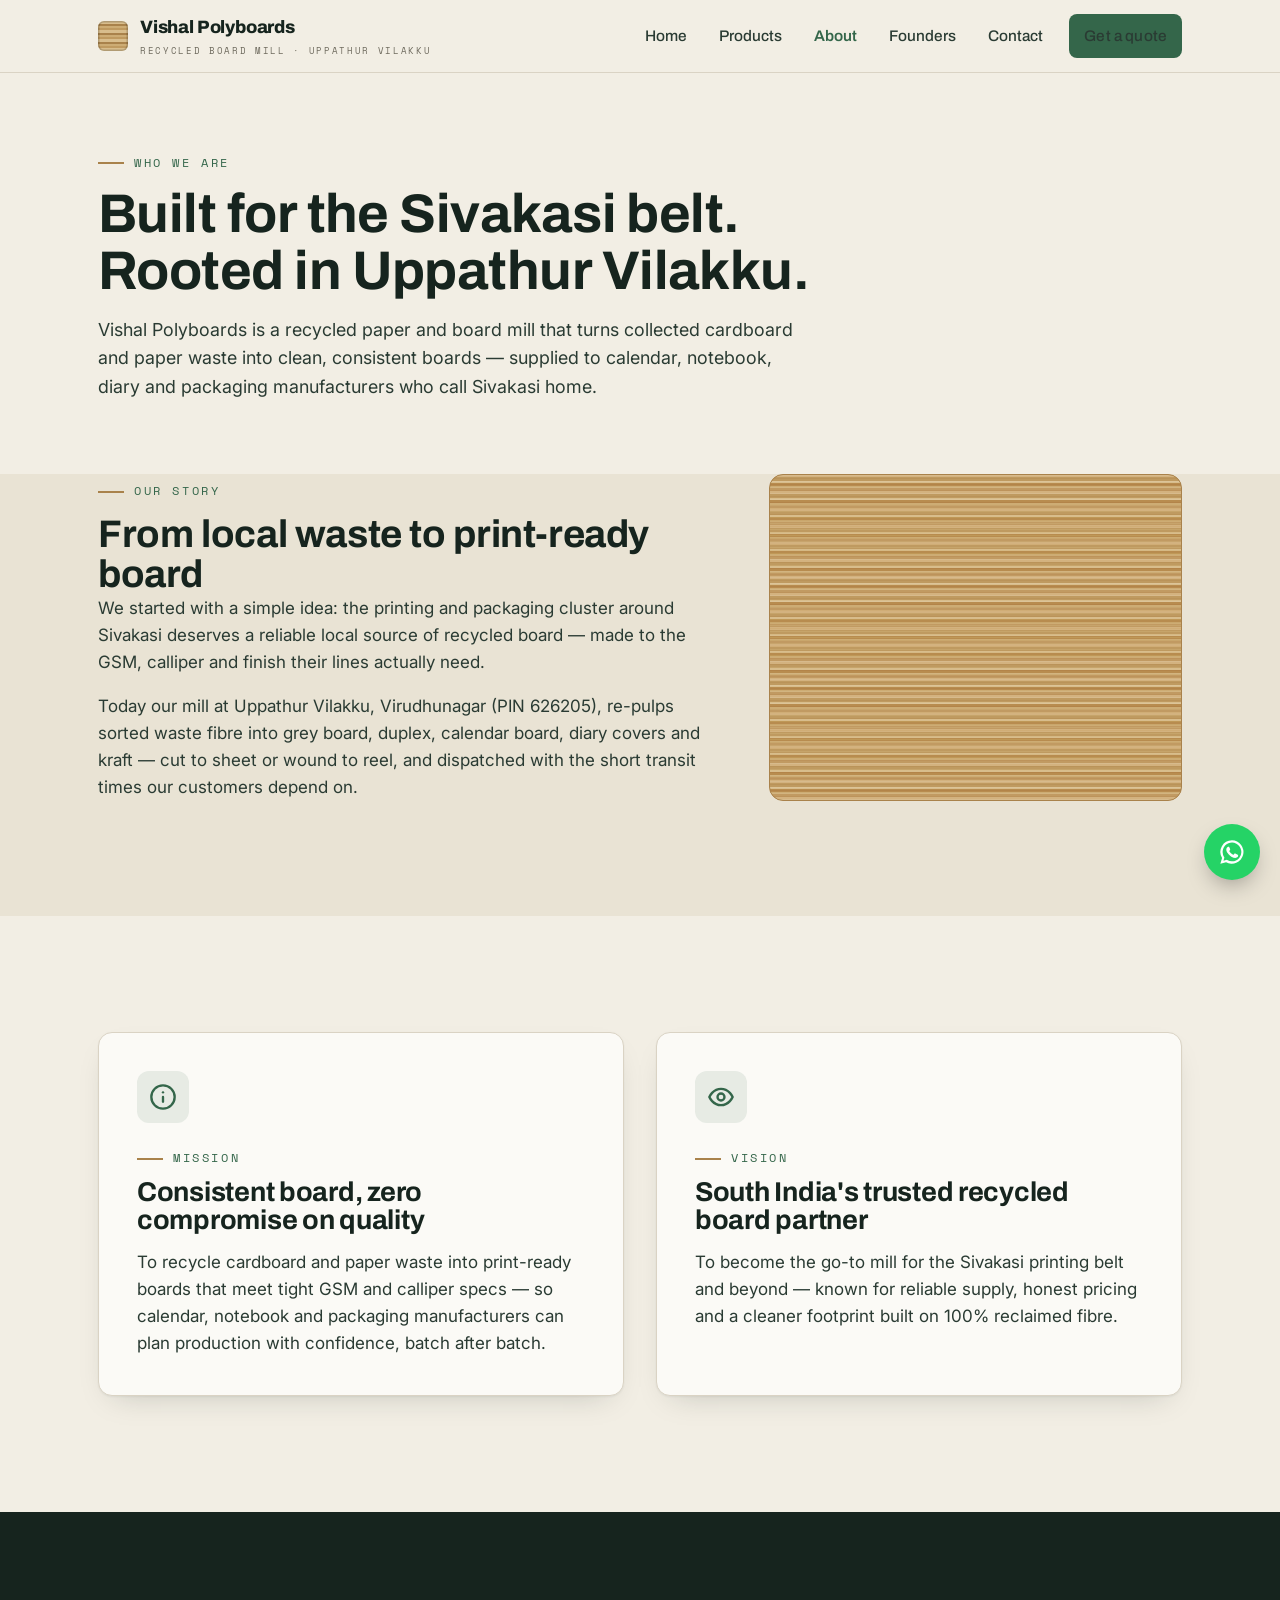
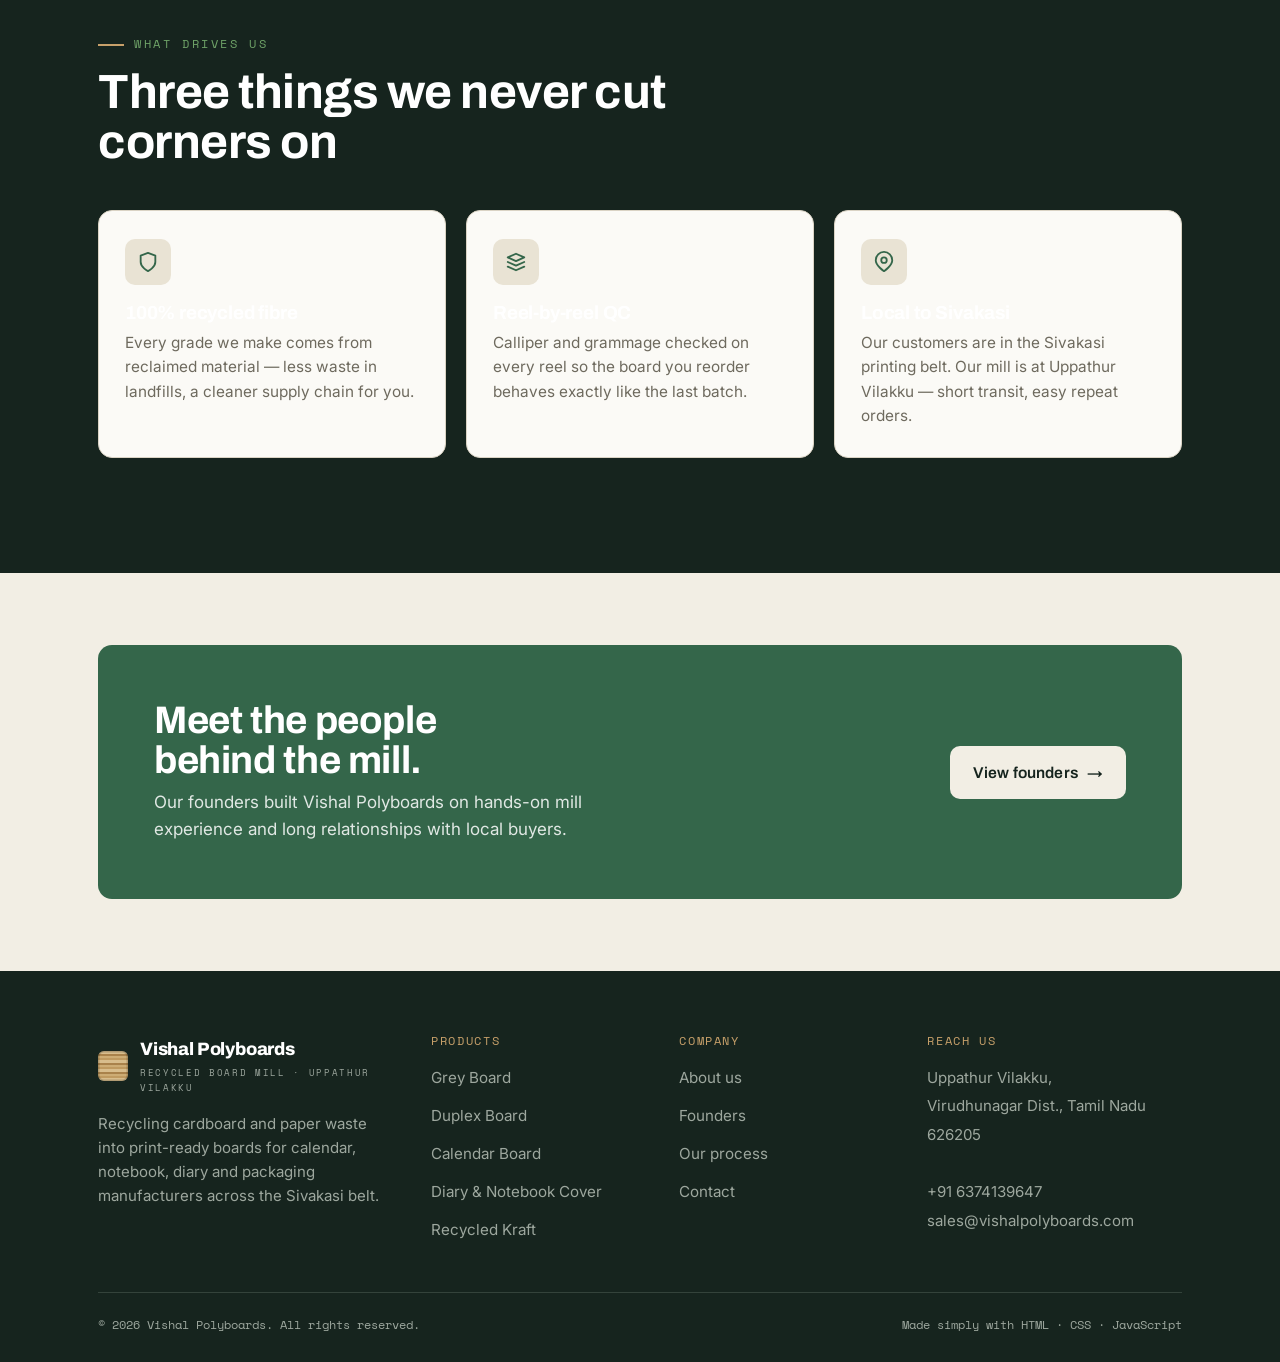
==== about.html @ f486840e "Init" ====
<!DOCTYPE html>
<html lang="en">
<head>
  <meta charset="UTF-8" />
  <meta name="viewport" content="width=device-width, initial-scale=1.0" />
  <title>About Us — Vishal Polyboards | Recycled Board Mill, Uppathur Vilakku</title>
  <meta name="description" content="Learn about Vishal Polyboards — our mission, vision and story. A recycled board mill at Uppathur Vilakku serving calendar, notebook and packaging manufacturers across Sivakasi." />
  <link rel="icon" href="favicon.svg" type="image/svg+xml" />
  <link rel="preconnect" href="https://fonts.googleapis.com" />
  <link rel="preconnect" href="https://fonts.gstatic.com" crossorigin />
  <link href="https://fonts.googleapis.com/css2?family=Archivo:wght@500;600;700;800&family=Inter:wght@400;500;600&family=Space+Mono:wght@400;700&display=swap" rel="stylesheet" />
  <link rel="stylesheet" href="css/styles.css" />
</head>
<body>

  <header class="site-header">
    <div class="container nav">
      <a class="brand" href="index.html" aria-label="Vishal Polyboards home">
        <span class="brandmark" aria-hidden="true"></span>
        <span>Vishal Polyboards<small>Recycled Board Mill · Uppathur Vilakku</small></span>
      </a>
      <nav aria-label="Primary">
        <ul class="nav-links" id="nav-links">
          <li><a href="index.html">Home</a></li>
          <li><a href="products.html">Products</a></li>
          <li><a href="about.html" class="is-active">About</a></li>
          <li><a href="founders.html">Founders</a></li>
          <li><a href="contact.html">Contact</a></li>
          <li class="nav-cta"><a class="btn btn-sm" href="contact.html">Get a quote</a></li>
        </ul>
      </nav>
      <button class="menu-toggle" aria-label="Open menu" aria-expanded="false" aria-controls="nav-links"><span></span></button>
    </div>
  </header>

  <section class="section section--tight">
    <div class="container">
      <div class="section-head reveal">
        <span class="eyebrow">Who we are</span>
        <h1 class="section-title" style="font-size:clamp(2.2rem,5vw,3.4rem)">Built for the Sivakasi belt.<br />Rooted in Uppathur Vilakku.</h1>
        <p class="lead">Vishal Polyboards is a recycled paper and board mill that turns collected
          cardboard and paper waste into clean, consistent boards — supplied to calendar, notebook,
          diary and packaging manufacturers who call Sivakasi home.</p>
      </div>
    </div>
  </section>

  <section class="section section--pulp-deep" style="padding-top:0">
    <div class="container">
      <div class="about-story reveal">
        <div class="about-story-text">
          <span class="eyebrow">Our story</span>
          <h2 class="section-title" style="font-size:clamp(1.8rem,4vw,2.4rem)">From local waste to print-ready board</h2>
          <p>We started with a simple idea: the printing and packaging cluster around Sivakasi
            deserves a reliable local source of recycled board — made to the GSM, calliper and
            finish their lines actually need.</p>
          <p>Today our mill at Uppathur Vilakku, Virudhunagar (PIN 626205), re-pulps sorted waste
            fibre into grey board, duplex, calendar board, diary covers and kraft — cut to sheet or
            wound to reel, and dispatched with the short transit times our customers depend on.</p>
        </div>
        <div class="about-story-visual board-edge" role="img" aria-label="Decorative board-edge texture"></div>
      </div>
    </div>
  </section>

  <section class="section">
    <div class="container">
      <div class="vm-grid">
        <article class="vm-card reveal">
          <span class="vm-icon" aria-hidden="true">
            <svg width="28" height="28" viewBox="0 0 24 24" fill="none" stroke="currentColor" stroke-width="2" stroke-linecap="round" stroke-linejoin="round"><circle cx="12" cy="12" r="10"/><path d="M12 16v-4"/><path d="M12 8h.01"/></svg>
          </span>
          <span class="eyebrow">Mission</span>
          <h2>Consistent board, zero compromise on quality</h2>
          <p>To recycle cardboard and paper waste into print-ready boards that meet tight GSM and
            calliper specs — so calendar, notebook and packaging manufacturers can plan production
            with confidence, batch after batch.</p>
        </article>

        <article class="vm-card reveal">
          <span class="vm-icon" aria-hidden="true">
            <svg width="28" height="28" viewBox="0 0 24 24" fill="none" stroke="currentColor" stroke-width="2" stroke-linecap="round" stroke-linejoin="round"><path d="M2 12s3-7 10-7 10 7 10 7-3 7-10 7-10-7-10-7z"/><circle cx="12" cy="12" r="3"/></svg>
          </span>
          <span class="eyebrow">Vision</span>
          <h2>South India's trusted recycled board partner</h2>
          <p>To become the go-to mill for the Sivakasi printing belt and beyond — known for
            reliable supply, honest pricing and a cleaner footprint built on 100% reclaimed fibre.</p>
        </article>
      </div>
    </div>
  </section>

  <section class="section section--ink">
    <div class="container">
      <div class="section-head reveal" style="margin-bottom:42px">
        <span class="eyebrow">What drives us</span>
        <h2 class="section-title">Three things we never cut corners on</h2>
      </div>
      <div class="features">
        <div class="feature reveal">
          <div class="ico" aria-hidden="true">
            <svg width="22" height="22" viewBox="0 0 24 24" fill="none" stroke="currentColor" stroke-width="2" stroke-linecap="round" stroke-linejoin="round"><path d="M12 22s8-4 8-10V5l-8-3-8 3v7c0 6 8 10 8 10z"/></svg>
          </div>
          <h3>100% recycled fibre</h3>
          <p>Every grade we make comes from reclaimed material — less waste in landfills, a cleaner supply chain for you.</p>
        </div>
        <div class="feature reveal">
          <div class="ico" aria-hidden="true">
            <svg width="22" height="22" viewBox="0 0 24 24" fill="none" stroke="currentColor" stroke-width="2" stroke-linecap="round" stroke-linejoin="round"><path d="M3 7l9-4 9 4-9 4-9-4z"/><path d="M3 12l9 4 9-4"/><path d="M3 17l9 4 9-4"/></svg>
          </div>
          <h3>Reel-by-reel QC</h3>
          <p>Calliper and grammage checked on every reel so the board you reorder behaves exactly like the last batch.</p>
        </div>
        <div class="feature reveal">
          <div class="ico" aria-hidden="true">
            <svg width="22" height="22" viewBox="0 0 24 24" fill="none" stroke="currentColor" stroke-width="2" stroke-linecap="round" stroke-linejoin="round"><path d="M21 10c0 6-9 12-9 12s-9-6-9-12a9 9 0 0 1 18 0z"/><circle cx="12" cy="10" r="3"/></svg>
          </div>
          <h3>Local to Sivakasi</h3>
          <p>Our customers are in the Sivakasi printing belt. Our mill is at Uppathur Vilakku — short transit, easy repeat orders.</p>
        </div>
      </div>
    </div>
  </section>

  <section class="section section--tight">
    <div class="container">
      <div class="cta-band reveal">
        <div>
          <h2>Meet the people behind the mill.</h2>
          <p>Our founders built Vishal Polyboards on hands-on mill experience and long relationships with local buyers.</p>
        </div>
        <a class="btn btn-light" href="founders.html">View founders <span class="arr">&rarr;</span></a>
      </div>
    </div>
  </section>

  <footer class="site-footer">
    <div class="container">
      <div class="footer-grid">
        <div>
          <a class="brand" href="index.html">
            <span class="brandmark" aria-hidden="true"></span>
            <span>Vishal Polyboards<small>Recycled Board Mill · Uppathur Vilakku</small></span>
          </a>
          <p class="footer-about">Recycling cardboard and paper waste into print-ready boards
            for calendar, notebook, diary and packaging manufacturers across the Sivakasi belt.</p>
        </div>
        <div>
          <h4>Products</h4>
          <ul class="footer-links">
            <li><a href="products.html">Grey Board</a></li>
            <li><a href="products.html">Duplex Board</a></li>
            <li><a href="products.html">Calendar Board</a></li>
            <li><a href="products.html">Diary &amp; Notebook Cover</a></li>
            <li><a href="products.html">Recycled Kraft</a></li>
          </ul>
        </div>
        <div>
          <h4>Company</h4>
          <ul class="footer-links">
            <li><a href="about.html">About us</a></li>
            <li><a href="founders.html">Founders</a></li>
            <li><a href="index.html#process">Our process</a></li>
            <li><a href="contact.html">Contact</a></li>
          </ul>
        </div>
        <div>
          <h4>Reach us</h4>
          <address class="footer-contact" style="font-style:normal">
            Uppathur Vilakku,<br />
            Virudhunagar Dist., Tamil Nadu 626205<br /><br />
            <a href="tel:+9196374139647">+91 6374139647</a><br />
            <a href="mailto:sales@vishalpolyboards.com">sales@vishalpolyboards.com</a>
          </address>
        </div>
      </div>
      <div class="footer-bottom">
        <span>© <span id="year">2026</span> Vishal Polyboards. All rights reserved.</span>
        <span>Made simply with HTML · CSS · JavaScript</span>
      </div>
    </div>
  </footer>

  <a class="wa-float" data-wa="Hello Vishal Polyboards, I'd like to enquire about your recycled boards." aria-label="Chat on WhatsApp" target="_blank" rel="noopener">
    <svg width="28" height="28" viewBox="0 0 24 24" fill="#fff" aria-hidden="true"><path d="M12 2a10 10 0 0 0-8.5 15.2L2 22l4.9-1.3A10 10 0 1 0 12 2zm0 18a8 8 0 0 1-4.1-1.1l-.3-.2-2.9.8.8-2.8-.2-.3A8 8 0 1 1 12 20zm4.4-6c-.2-.1-1.4-.7-1.6-.8-.2-.1-.4-.1-.5.1-.2.2-.6.8-.8.9-.1.2-.3.2-.5.1a6.6 6.6 0 0 1-1.9-1.2 7.3 7.3 0 0 1-1.4-1.7c-.1-.2 0-.4.1-.5l.4-.4.2-.4v-.4c0-.1-.5-1.3-.7-1.7-.2-.4-.4-.4-.5-.4h-.5a.9.9 0 0 0-.7.3c-.2.3-.9.9-.9 2.1s.9 2.4 1 2.6c.1.2 1.8 2.7 4.3 3.8.6.3 1.1.4 1.5.5.6.2 1.2.2 1.6.1.5-.1 1.4-.6 1.6-1.1.2-.6.2-1 .1-1.1z"/></svg>
  </a>

  <script src="js/main.js"></script>
</body>
</html>
---- css/styles.css ----
/* =====================================================================
   VISHAL POLYBOARDS — styles.css
   ---------------------------------------------------------------------
   One stylesheet for the whole site. It is grouped into clearly labelled
   sections so it is easy to learn from and easy to edit.

   HOW THE COLOURS / SIZES WORK:
   Everything is controlled by the variables in :root below. Change a
   value there once and it updates across every page. Start there.
   ===================================================================== */

/* ---------------------------------------------------------------------
   1. DESIGN TOKENS  (colours, type, spacing — your single control panel)
   --------------------------------------------------------------------- */
:root {
  /* Brand colours */
  --ink:        #16241E;   /* deep forest ink — dark sections + headings  */
  --ink-soft:   #2A3B33;   /* softer ink for body text on light           */
  --pulp:       #F2EEE4;   /* recycled-paper background                    */
  --pulp-deep:  #E9E3D4;   /* slightly deeper pulp for alternating bands   */
  --paper:      #FBFAF6;   /* near-white card surface                      */
  --kraft:      #C7A06A;   /* kraft-board tan — the warm accent            */
  --kraft-deep: #A9824B;   /* darker kraft for borders/hovers              */
  --moss:       #34664A;   /* mill-moss green — primary action colour      */
  --moss-deep:  #274E39;   /* darker moss for hover                        */
  --leaf:       #6FA368;   /* fresh leaf — used only for the recycle stat  */
  --line:       #DAD3C4;   /* warm hairline borders                        */
  --line-dark:  #34433B;   /* hairline on dark sections                    */
  --muted:      #6E6A5E;   /* muted captions on light                      */
  --muted-dark: #9DA79E;   /* muted captions on dark                       */

  /* Type families */
  --font-display: "Archivo", "Arial Narrow", sans-serif;
  --font-body:    "Inter", system-ui, -apple-system, sans-serif;
  --font-mono:    "Space Mono", ui-monospace, "Courier New", monospace;

  /* Layout */
  --container: 1180px;
  --radius:    14px;
  --radius-sm: 9px;
  --shadow:    0 1px 2px rgba(22,36,30,.05), 0 12px 30px -16px rgba(22,36,30,.25);
  --shadow-lg: 0 30px 60px -28px rgba(22,36,30,.45);
  --ease:      cubic-bezier(.22,.61,.36,1);
}

/* ---------------------------------------------------------------------
   2. RESET + BASE
   --------------------------------------------------------------------- */
*, *::before, *::after { box-sizing: border-box; }
* { margin: 0; }

html { scroll-behavior: smooth; -webkit-text-size-adjust: 100%; }

body {
  font-family: var(--font-body);
  color: var(--ink-soft);
  background: var(--pulp);
  line-height: 1.6;
  font-size: 17px;
  -webkit-font-smoothing: antialiased;
  text-rendering: optimizeLegibility;
  overflow-x: hidden;
}

img { max-width: 100%; display: block; height: auto; }
a   { color: inherit; text-decoration: none; }
button, input, select, textarea { font: inherit; color: inherit; }

h1, h2, h3, h4 {
  font-family: var(--font-display);
  color: var(--ink);
  line-height: 1.04;
  letter-spacing: -0.01em;
  font-weight: 700;
}

/* Visible keyboard focus — accessibility floor */
:focus-visible {
  outline: 3px solid var(--moss);
  outline-offset: 3px;
  border-radius: 4px;
}

.container {
  width: 100%;
  max-width: var(--container);
  margin-inline: auto;
  padding-inline: clamp(20px, 5vw, 48px);
}

/* ---------------------------------------------------------------------
   3. THE SIGNATURE — BOARD-EDGE STRATA
   The pressed-fibre layers you see on the cut edge of a recycled board,
   drawn entirely with CSS gradients (no image files needed).
   --------------------------------------------------------------------- */
.board-edge {
  background-color: var(--kraft);
  background-image:
    repeating-linear-gradient( 0deg,
      rgba(255,255,255,.10) 0 1px,
      rgba(0,0,0,.00)       1px 3px,
      rgba(0,0,0,.07)       3px 4px,
      rgba(0,0,0,.00)       4px 6px ),
    repeating-linear-gradient( 0deg,
      #d3b27f 0 3px,
      #c19a62 3px 6px,
      #cdac74 6px 8px,
      #b88c4f 8px 11px,
      #d8bd8c 11px 13px,
      #bf9a60 13px 17px );
  background-blend-mode: overlay, normal;
}

/* A thin horizontal strata rule used as a section divider */
.strata-rule {
  height: 7px;
  width: 100%;
  border: 0;
  background-image: repeating-linear-gradient( 90deg,
      var(--kraft) 0 7px,
      var(--kraft-deep) 7px 9px,
      var(--moss) 9px 11px,
      var(--kraft) 11px 18px );
  opacity: .9;
}

/* Small square strata "chip" used inside the logo */
.brandmark {
  width: 30px; height: 30px;
  border-radius: 6px;
  flex: none;
  background-image:
    repeating-linear-gradient(0deg,
      #d8bd8c 0 3px, #bf9a60 3px 5px,
      #cdac74 5px 7px, #a9824b 7px 9px);
  box-shadow: inset 0 0 0 1.5px rgba(0,0,0,.18);
}

/* ---------------------------------------------------------------------
   4. TYPOGRAPHY HELPERS
   --------------------------------------------------------------------- */
.eyebrow {
  font-family: var(--font-mono);
  font-size: .74rem;
  letter-spacing: .22em;
  text-transform: uppercase;
  color: var(--moss);
  display: inline-flex;
  align-items: center;
  gap: 10px;
}
.eyebrow::before {
  content: "";
  width: 26px; height: 2px;
  background: var(--kraft-deep);
  display: inline-block;
}
.section-head { max-width: 720px; }
.section-title {
  font-size: clamp(1.9rem, 4.2vw, 3rem);
  margin-top: 14px;
}
.lead {
  font-size: 1.12rem;
  color: var(--ink-soft);
  margin-top: 16px;
}
.muted { color: var(--muted); }

/* monospace data chip, e.g. 230–600 GSM */
.spec-chip {
  font-family: var(--font-mono);
  font-size: .8rem;
  letter-spacing: .02em;
  background: var(--paper);
  border: 1px solid var(--line);
  color: var(--ink);
  padding: 6px 11px;
  border-radius: 999px;
  display: inline-flex;
  align-items: center;
  gap: 7px;
  white-space: nowrap;
}
.spec-chip b { color: var(--moss); font-weight: 700; }

/* ---------------------------------------------------------------------
   5. BUTTONS
   --------------------------------------------------------------------- */
.btn {
  --btn-bg: var(--moss);
  --btn-fg: #fff;
  display: inline-flex;
  align-items: center;
  gap: 9px;
  font-family: var(--font-display);
  font-weight: 600;
  font-size: .98rem;
  letter-spacing: .01em;
  padding: 13px 22px;
  border-radius: 10px;
  background: var(--btn-bg);
  color: var(--btn-fg);
  border: 1px solid transparent;
  cursor: pointer;
  transition: transform .15s var(--ease), background .2s var(--ease),
              box-shadow .2s var(--ease);
}
.btn:hover  { background: var(--moss-deep); transform: translateY(-2px); }
.btn:active { transform: translateY(0); }
.btn .arr   { transition: transform .2s var(--ease); }
.btn:hover .arr { transform: translateX(3px); }

.btn-ghost {
  --btn-bg: transparent;
  --btn-fg: var(--ink);
  border-color: var(--line);
}
.btn-ghost:hover { background: var(--paper); border-color: var(--kraft-deep); }

.btn-kraft { --btn-bg: var(--kraft); --btn-fg: var(--ink); }
.btn-kraft:hover { background: var(--kraft-deep); }

.btn-light { --btn-bg: var(--pulp); --btn-fg: var(--ink); }
.btn-light:hover { background: #fff; }

.btn-sm { padding: 10px 16px; font-size: .9rem; }

/* ---------------------------------------------------------------------
   6. HEADER / NAV
   --------------------------------------------------------------------- */
.site-header {
  position: sticky;
  top: 0;
  z-index: 50;
  background: rgba(242,238,228,.82);
  backdrop-filter: saturate(140%) blur(10px);
  border-bottom: 1px solid var(--line);
}
.nav {
  display: flex;
  align-items: center;
  justify-content: space-between;
  gap: 24px;
  height: 72px;
}
.brand {
  display: inline-flex;
  align-items: center;
  gap: 12px;
  font-family: var(--font-display);
  font-weight: 800;
  font-size: 1.12rem;
  color: var(--ink);
  letter-spacing: -.01em;
}
.brand small {
  display: block;
  font-family: var(--font-mono);
  font-weight: 400;
  font-size: .58rem;
  letter-spacing: .18em;
  text-transform: uppercase;
  color: var(--muted);
  margin-top: 2px;
}
.nav-links {
  display: flex;
  align-items: center;
  gap: 4px;
  list-style: none;
  padding: 0;
}
.nav-links a {
  font-family: var(--font-display);
  font-weight: 500;
  font-size: .96rem;
  padding: 9px 14px;
  border-radius: 8px;
  color: var(--ink-soft);
  transition: background .15s var(--ease), color .15s var(--ease);
}
.nav-links a:hover { background: var(--pulp-deep); color: var(--ink); }
.nav-links a.is-active { color: var(--moss); font-weight: 600; }
.nav-cta { margin-left: 8px; }

.menu-toggle {
  display: none;
  width: 44px; height: 44px;
  border: 1px solid var(--line);
  border-radius: 10px;
  background: var(--paper);
  cursor: pointer;
  position: relative;
}
.menu-toggle span,
.menu-toggle span::before,
.menu-toggle span::after {
  content: "";
  position: absolute;
  left: 50%; top: 50%;
  width: 20px; height: 2px;
  background: var(--ink);
  transform: translate(-50%, -50%);
  transition: transform .25s var(--ease), opacity .2s var(--ease);
}
.menu-toggle span::before { transform: translate(-50%, -7px); }
.menu-toggle span::after  { transform: translate(-50%, 7px); }
.menu-toggle[aria-expanded="true"] span { background: transparent; }
.menu-toggle[aria-expanded="true"] span::before { transform: translate(-50%,-50%) rotate(45deg); }
.menu-toggle[aria-expanded="true"] span::after  { transform: translate(-50%,-50%) rotate(-45deg); }

/* ---------------------------------------------------------------------
   7. SECTION RHYTHM
   --------------------------------------------------------------------- */
.section { padding-block: clamp(64px, 9vw, 116px); }
.section--tight { padding-block: clamp(48px, 6vw, 72px); }
.section--pulp-deep { background: var(--pulp-deep); }
.section--ink {
  background: var(--ink);
  color: var(--pulp);
}
.section--ink h1, .section--ink h2, .section--ink h3 { color: #fff; }
.section--ink .eyebrow { color: var(--leaf); }
.section--ink .eyebrow::before { background: var(--kraft); }
.section--ink .lead { color: var(--muted-dark); }

/* ---------------------------------------------------------------------
   8. HERO
   --------------------------------------------------------------------- */
.hero { position: relative; padding-block: clamp(56px, 8vw, 96px); }
.hero-grid {
  display: grid;
  grid-template-columns: 1.05fr .95fr;
  gap: clamp(32px, 5vw, 72px);
  align-items: center;
}
.hero h1 {
  font-size: clamp(2.5rem, 6vw, 4.4rem);
  font-weight: 800;
  letter-spacing: -.025em;
}
.hero h1 .hl { color: var(--moss); }
.hero p.lead { max-width: 30ch; }
.hero-actions { display: flex; flex-wrap: wrap; gap: 14px; margin-top: 32px; }
.hero-meta {
  margin-top: 34px;
  display: flex;
  flex-wrap: wrap;
  gap: 10px;
}

/* the cross-section "sample board" visual on the right */
.sample {
  position: relative;
  display: flex;
  flex-direction: column;
  border-radius: var(--radius);
  overflow: hidden;
  box-shadow: var(--shadow-lg);
  aspect-ratio: 1 / 1.08;
  border: 1px solid rgba(169,130,75,.35);
  background: var(--paper);
}
.sample-face {
  flex: 1.2;
  display: flex;
  flex-direction: column;
  justify-content: flex-end;
  padding: clamp(20px, 4vw, 28px);
  background:
    radial-gradient(ellipse 80% 60% at 20% 10%, rgba(255,255,255,.9), transparent),
    linear-gradient(165deg, #fdfbf7 0%, #f3ebda 55%, #e8dcc8 100%);
  border-bottom: 2px solid rgba(169,130,75,.25);
}
.sample-face .kicker {
  font-family: var(--font-mono);
  font-size: .68rem;
  letter-spacing: .18em;
  text-transform: uppercase;
  color: var(--kraft-deep);
  margin-bottom: 6px;
}
.sample-face h3 {
  font-size: clamp(1.25rem, 2.5vw, 1.55rem);
  line-height: 1.15;
  max-width: 16ch;
}
.sample-edge {
  flex: 0.85;
  position: relative;
  min-height: 88px;
}
.sample-edge-label {
  position: absolute;
  left: 16px;
  bottom: 14px;
  font-family: var(--font-mono);
  font-size: .68rem;
  letter-spacing: .1em;
  text-transform: uppercase;
  color: #2c1f10;
  background: rgba(255,255,255,.82);
  padding: 5px 10px;
  border-radius: 6px;
  backdrop-filter: blur(4px);
}
.sample-ruler {
  position: absolute;
  right: 16px;
  top: 12px;
  bottom: 12px;
  width: 12px;
  background:
    repeating-linear-gradient(180deg,
      rgba(0,0,0,.45) 0 1px, transparent 1px 10px);
  border-left: 1px solid rgba(0,0,0,.35);
  border-radius: 1px;
}
.sample-badge {
  position: absolute;
  left: 16px;
  top: 50%;
  transform: translateY(-50%);
  background: var(--moss);
  color: #fff;
  font-family: var(--font-mono);
  font-size: .72rem;
  letter-spacing: .03em;
  padding: 8px 12px;
  border-radius: 8px;
  box-shadow: 0 4px 14px rgba(22,36,30,.18);
  max-width: calc(100% - 32px);
}
.sample-badge b { color: var(--leaf); margin-right: 4px; }

/* ---------------------------------------------------------------------
   9. MARQUEE STRIP (key specs scrolling)
   --------------------------------------------------------------------- */
.marquee {
  background: var(--ink);
  color: var(--pulp);
  border-block: 1px solid var(--line-dark);
  overflow: hidden;
}
.marquee-track {
  display: flex;
  gap: 48px;
  width: max-content;
  padding-block: 14px;
  animation: marquee 38s linear infinite;
}
.marquee-track span {
  font-family: var(--font-mono);
  font-size: .82rem;
  letter-spacing: .06em;
  white-space: nowrap;
  color: var(--muted-dark);
  display: inline-flex;
  gap: 14px;
  align-items: center;
}
.marquee-track span b { color: var(--kraft); }
.marquee-track span::after { content: "/"; color: var(--moss); }
@keyframes marquee { to { transform: translateX(-50%); } }

/* ---------------------------------------------------------------------
   10. TRUST STATS
   --------------------------------------------------------------------- */
.stats {
  display: grid;
  grid-template-columns: repeat(4, 1fr);
  gap: 1px;
  background: var(--line);
  border: 1px solid var(--line);
  border-radius: var(--radius);
  overflow: hidden;
}
.stat { background: var(--paper); padding: 30px 26px; }
.stat .num {
  font-family: var(--font-display);
  font-weight: 800;
  font-size: clamp(2rem, 4vw, 2.8rem);
  color: var(--ink);
  line-height: 1;
}
.stat .num span { color: var(--kraft-deep); }
.stat .lbl {
  font-family: var(--font-mono);
  font-size: .72rem;
  letter-spacing: .08em;
  text-transform: uppercase;
  color: var(--muted);
  margin-top: 10px;
}

/* ---------------------------------------------------------------------
   11. PRODUCT GRID + CARDS
   --------------------------------------------------------------------- */
.grid-head {
  display: flex;
  flex-wrap: wrap;
  align-items: flex-end;
  justify-content: space-between;
  gap: 20px;
  margin-bottom: 42px;
}
.products {
  display: grid;
  grid-template-columns: repeat(3, 1fr);
  gap: 22px;
}
.product-card {
  background: var(--paper);
  border: 1px solid var(--line);
  border-radius: var(--radius);
  overflow: hidden;
  display: flex;
  flex-direction: column;
  transition: transform .2s var(--ease), box-shadow .2s var(--ease),
              border-color .2s var(--ease);
}
.product-card:hover {
  transform: translateY(-5px);
  box-shadow: var(--shadow);
  border-color: var(--kraft-deep);
}
.product-card .thumb {
  height: 128px;
  position: relative;
}
.product-card .thumb .tag {
  position: absolute;
  top: 12px; left: 12px;
  font-family: var(--font-mono);
  font-size: .66rem;
  letter-spacing: .12em;
  text-transform: uppercase;
  background: rgba(251,250,246,.92);
  color: var(--ink);
  padding: 4px 9px;
  border-radius: 6px;
}
.product-card .body { padding: 22px 22px 24px; display: flex; flex-direction: column; gap: 14px; flex: 1; }
.product-card h3 { font-size: 1.32rem; }
.product-card p { font-size: .96rem; color: var(--muted); }

/* spec table inside a card */
.spec-table {
  width: 100%;
  border-collapse: collapse;
  font-size: .9rem;
}
.spec-table th, .spec-table td {
  text-align: left;
  padding: 9px 0;
  border-bottom: 1px solid var(--line);
  vertical-align: top;
}
.spec-table th {
  font-family: var(--font-mono);
  font-weight: 400;
  font-size: .76rem;
  letter-spacing: .04em;
  text-transform: uppercase;
  color: var(--muted);
  width: 42%;
}
.spec-table td { font-family: var(--font-mono); color: var(--ink); }
.spec-table tr:last-child th, .spec-table tr:last-child td { border-bottom: 0; }
.card-foot { margin-top: auto; }

/* ---------------------------------------------------------------------
   12. FILTER CHIPS  (products page)
   --------------------------------------------------------------------- */
.filters {
  display: flex;
  flex-wrap: wrap;
  gap: 10px;
}
.chip {
  font-family: var(--font-mono);
  font-size: .82rem;
  letter-spacing: .03em;
  padding: 9px 16px;
  border-radius: 999px;
  border: 1px solid var(--line);
  background: var(--paper);
  color: var(--ink-soft);
  cursor: pointer;
  transition: all .15s var(--ease);
}
.chip:hover { border-color: var(--kraft-deep); }
.chip.is-active { background: var(--ink); color: #fff; border-color: var(--ink); }

/* ---------------------------------------------------------------------
   13. MASTER SPEC TABLE (full reference)
   --------------------------------------------------------------------- */
.table-wrap {
  border: 1px solid var(--line);
  border-radius: var(--radius);
  overflow-x: auto;
  background: var(--paper);
}
.ref-table {
  width: 100%;
  border-collapse: collapse;
  min-width: 760px;
  font-size: .92rem;
}
.ref-table thead th {
  font-family: var(--font-mono);
  font-weight: 700;
  font-size: .72rem;
  letter-spacing: .08em;
  text-transform: uppercase;
  text-align: left;
  color: var(--pulp);
  background: var(--ink);
  padding: 15px 18px;
  position: sticky; top: 0;
}
.ref-table tbody td {
  padding: 15px 18px;
  border-bottom: 1px solid var(--line);
  vertical-align: top;
}
.ref-table tbody tr:nth-child(even) { background: var(--pulp); }
.ref-table tbody td:first-child {
  font-family: var(--font-display);
  font-weight: 600;
  color: var(--ink);
}
.ref-table .mono { font-family: var(--font-mono); color: var(--ink-soft); }

/* ---------------------------------------------------------------------
   14. PROCESS STEPS  (a real sequence → numbering earns its place)
   --------------------------------------------------------------------- */
.steps {
  display: grid;
  grid-template-columns: repeat(4, 1fr);
  gap: 18px;
  counter-reset: step;
}
.step {
  background: rgba(255,255,255,.04);
  border: 1px solid var(--line-dark);
  border-radius: var(--radius);
  padding: 26px 24px;
  position: relative;
}
.step .no {
  font-family: var(--font-mono);
  font-size: .8rem;
  letter-spacing: .1em;
  color: var(--kraft);
}
.step h3 { color: #fff; font-size: 1.22rem; margin-top: 14px; }
.step p  { color: var(--muted-dark); font-size: .95rem; margin-top: 8px; }
.step .bar {
  height: 4px;
  border-radius: 4px;
  margin-bottom: 18px;
  background-image: repeating-linear-gradient(90deg,
    var(--kraft) 0 8px, var(--moss) 8px 10px, var(--kraft) 10px 16px);
}

/* ---------------------------------------------------------------------
   15. FEATURES / WHY US
   --------------------------------------------------------------------- */
.features {
  display: grid;
  grid-template-columns: repeat(3, 1fr);
  gap: 20px;
}
.feature {
  background: var(--paper);
  border: 1px solid var(--line);
  border-radius: var(--radius);
  padding: 28px 26px;
}
.feature .ico {
  width: 46px; height: 46px;
  border-radius: 10px;
  display: grid; place-items: center;
  background: var(--pulp-deep);
  color: var(--moss);
  margin-bottom: 18px;
}
.feature h3 { font-size: 1.18rem; }
.feature p  { color: var(--muted); font-size: .96rem; margin-top: 8px; }

/* ---------------------------------------------------------------------
   16. CTA BAND
   --------------------------------------------------------------------- */
.cta-band {
  background: var(--moss);
  color: #fff;
  border-radius: var(--radius);
  padding: clamp(34px, 5vw, 56px);
  display: flex;
  flex-wrap: wrap;
  align-items: center;
  justify-content: space-between;
  gap: 24px;
}
.cta-band h2 { color: #fff; font-size: clamp(1.6rem, 3.5vw, 2.4rem); max-width: 16ch; }
.cta-band p { color: rgba(255,255,255,.85); margin-top: 8px; max-width: 46ch; }

/* ---------------------------------------------------------------------
   17. CONTACT + FORM + MAP
   --------------------------------------------------------------------- */
.contact-grid {
  display: grid;
  grid-template-columns: 1fr 1fr;
  gap: clamp(28px, 4vw, 56px);
  align-items: start;
}
.info-block { display: flex; flex-direction: column; gap: 22px; }
.info-row {
  display: flex;
  gap: 16px;
  padding: 18px 20px;
  border: 1px solid var(--line);
  border-radius: var(--radius-sm);
  background: var(--paper);
}
.info-row .ico {
  width: 42px; height: 42px; flex: none;
  border-radius: 9px;
  display: grid; place-items: center;
  background: var(--pulp-deep);
  color: var(--moss);
}
.info-row .lbl {
  font-family: var(--font-mono);
  font-size: .7rem;
  letter-spacing: .12em;
  text-transform: uppercase;
  color: var(--muted);
}
.info-row .val { color: var(--ink); font-weight: 500; margin-top: 3px; }
.info-row a.val:hover { color: var(--moss); }

/* form */
.form-card {
  background: var(--paper);
  border: 1px solid var(--line);
  border-radius: var(--radius);
  padding: clamp(24px, 3vw, 34px);
}
.form-grid {
  display: grid;
  grid-template-columns: 1fr 1fr;
  gap: 16px;
}
.field { display: flex; flex-direction: column; gap: 7px; }
.field.col-2 { grid-column: span 2; }
.field label {
  font-family: var(--font-mono);
  font-size: .74rem;
  letter-spacing: .06em;
  text-transform: uppercase;
  color: var(--muted);
}
.field label .req { color: var(--kraft-deep); }
.field input, .field select, .field textarea {
  background: var(--pulp);
  border: 1px solid var(--line);
  border-radius: 9px;
  padding: 12px 14px;
  transition: border-color .15s var(--ease), box-shadow .15s var(--ease);
}
.field textarea { resize: vertical; min-height: 110px; }
.field input:focus, .field select:focus, .field textarea:focus {
  outline: none;
  border-color: var(--moss);
  box-shadow: 0 0 0 3px rgba(52,102,74,.18);
}
.field .err {
  display: none;
  font-family: var(--font-mono);
  font-size: .72rem;
  color: #b3402c;
}
.field.invalid input, .field.invalid select, .field.invalid textarea {
  border-color: #b3402c;
}
.field.invalid .err { display: block; }
.form-actions { display: flex; flex-wrap: wrap; gap: 12px; margin-top: 6px; }
.form-note {
  font-size: .85rem;
  color: var(--muted);
  margin-top: 14px;
}
.form-status {
  display: none;
  margin-top: 14px;
  padding: 12px 16px;
  border-radius: 9px;
  background: rgba(52,102,74,.12);
  border: 1px solid var(--moss);
  color: var(--moss-deep);
  font-size: .92rem;
}
.form-status.show { display: block; }

/* map */
.map-wrap {
  border: 1px solid var(--line);
  border-radius: var(--radius);
  overflow: hidden;
  background: var(--pulp-deep);
}
.map-wrap iframe { width: 100%; height: 420px; border: 0; display: block; filter: saturate(1.05); }
.map-bar {
  display: flex;
  flex-wrap: wrap;
  align-items: center;
  justify-content: space-between;
  gap: 12px;
  padding: 14px 18px;
  border-top: 1px solid var(--line);
  background: var(--paper);
}
.map-bar .where {
  font-family: var(--font-mono);
  font-size: .78rem;
  color: var(--ink-soft);
}

/* ---------------------------------------------------------------------
   18. FOOTER
   --------------------------------------------------------------------- */
.site-footer {
  background: var(--ink);
  color: var(--muted-dark);
  padding-block: 64px 28px;
}
.footer-grid {
  display: grid;
  grid-template-columns: 1.4fr 1fr 1fr 1.2fr;
  gap: 36px;
}
.site-footer h4 {
  font-family: var(--font-mono);
  font-weight: 400;
  font-size: .74rem;
  letter-spacing: .14em;
  text-transform: uppercase;
  color: var(--kraft);
  margin-bottom: 16px;
}
.site-footer .brand { color: #fff; }
.site-footer .brand small { color: var(--muted-dark); }
.footer-about { color: var(--muted-dark); font-size: .94rem; margin-top: 16px; max-width: 36ch; }
.footer-links { list-style: none; padding: 0; display: flex; flex-direction: column; gap: 11px; }
.footer-links a { color: var(--muted-dark); font-size: .95rem; transition: color .15s; }
.footer-links a:hover { color: #fff; }
.footer-contact { font-size: .94rem; line-height: 1.9; color: var(--muted-dark); }
.footer-contact a:hover { color: #fff; }
.footer-bottom {
  margin-top: 48px;
  padding-top: 22px;
  border-top: 1px solid var(--line-dark);
  display: flex;
  flex-wrap: wrap;
  justify-content: space-between;
  gap: 12px;
  font-family: var(--font-mono);
  font-size: .76rem;
  color: var(--muted-dark);
}

/* WhatsApp floating button */
.wa-float {
  position: fixed;
  right: 20px; bottom: 20px;
  z-index: 60;
  width: 56px; height: 56px;
  border-radius: 50%;
  background: #25D366;
  display: grid; place-items: center;
  box-shadow: 0 10px 24px -8px rgba(0,0,0,.4);
  transition: transform .2s var(--ease);
}
.wa-float:hover { transform: scale(1.07); }

/* ---------------------------------------------------------------------
   ABOUT & FOUNDERS PAGES
   --------------------------------------------------------------------- */
.about-story {
  display: grid;
  grid-template-columns: 1.2fr .8fr;
  gap: clamp(28px, 4vw, 56px);
  align-items: stretch;
}
.about-story-text p + p { margin-top: 16px; }
.about-story-visual {
  border-radius: var(--radius);
  min-height: 280px;
  border: 1px solid var(--kraft-deep);
}

.vm-grid {
  display: grid;
  grid-template-columns: repeat(2, 1fr);
  gap: clamp(20px, 3vw, 32px);
}
.vm-card {
  background: var(--paper);
  border: 1px solid var(--line);
  border-radius: var(--radius);
  padding: clamp(28px, 4vw, 38px);
  box-shadow: var(--shadow);
}
.vm-icon {
  display: grid;
  place-items: center;
  width: 52px; height: 52px;
  border-radius: 12px;
  background: rgba(52,102,74,.1);
  color: var(--moss);
  margin-bottom: 18px;
}
.vm-card h2 {
  font-size: clamp(1.35rem, 2.5vw, 1.7rem);
  margin: 10px 0 14px;
}
.vm-card p { color: var(--ink-soft); }

.founders-grid {
  display: grid;
  grid-template-columns: repeat(2, 1fr);
  gap: clamp(24px, 4vw, 40px);
}
.founder-card {
  background: var(--paper);
  border: 1px solid var(--line);
  border-radius: var(--radius);
  overflow: hidden;
  box-shadow: var(--shadow);
}
.founder-photo {
  aspect-ratio: 4 / 4.2;
  background: linear-gradient(160deg, var(--pulp-deep), #ddd3c0);
  display: grid;
  place-items: center;
  border-bottom: 1px solid var(--line);
}
.founder-photo--alt {
  background: linear-gradient(160deg, #e8e2d4, #cfc4ad);
}
.founder-photo-inner {
  display: flex;
  flex-direction: column;
  align-items: center;
  gap: 10px;
  color: var(--muted);
}
.founder-photo-hint {
  font-family: var(--font-mono);
  font-size: .72rem;
  letter-spacing: .12em;
  text-transform: uppercase;
}
.founder-body { padding: clamp(22px, 3vw, 30px); }
.founder-role {
  font-family: var(--font-mono);
  font-size: .72rem;
  letter-spacing: .14em;
  text-transform: uppercase;
  color: var(--moss);
}
.founder-body h2 {
  font-size: clamp(1.5rem, 3vw, 1.85rem);
  margin: 8px 0 14px;
}
.founder-body p { color: var(--ink-soft); font-size: .96rem; }
.founder-tags {
  list-style: none;
  padding: 0;
  margin-top: 18px;
  display: flex;
  flex-wrap: wrap;
  gap: 8px;
}
.founder-tags li {
  font-family: var(--font-mono);
  font-size: .7rem;
  letter-spacing: .06em;
  text-transform: uppercase;
  padding: 5px 10px;
  border-radius: 6px;
  background: var(--pulp-deep);
  color: var(--muted);
}

/* ---------------------------------------------------------------------
   19. SCROLL-REVEAL ANIMATION
   --------------------------------------------------------------------- */
.reveal {
  opacity: 0;
  transform: translateY(22px);
  transition: opacity .7s var(--ease), transform .7s var(--ease);
}
.reveal.in { opacity: 1; transform: none; }

/* ---------------------------------------------------------------------
   20. RESPONSIVE
   --------------------------------------------------------------------- */
@media (max-width: 980px) {
  .hero-grid { grid-template-columns: 1fr; }
  .sample { max-width: 400px; margin-inline: auto; }
  .products { grid-template-columns: repeat(2, 1fr); }
  .steps { grid-template-columns: repeat(2, 1fr); }
  .features { grid-template-columns: 1fr; }
  .stats { grid-template-columns: repeat(2, 1fr); }
  .footer-grid { grid-template-columns: 1fr 1fr; gap: 30px; }
  .about-story { grid-template-columns: 1fr; }
  .about-story-visual { min-height: 180px; }
  .vm-grid { grid-template-columns: 1fr; }
  .founders-grid { grid-template-columns: 1fr; max-width: 480px; margin-inline: auto; }
}

@media (max-width: 760px) {
  .menu-toggle { display: block; }
  .nav-links {
    position: fixed;
    inset: 72px 0 auto 0;
    flex-direction: column;
    align-items: stretch;
    gap: 4px;
    background: var(--pulp);
    border-bottom: 1px solid var(--line);
    padding: 16px clamp(20px,5vw,48px) 22px;
    transform: translateY(-130%);
    transition: transform .3s var(--ease);
    box-shadow: var(--shadow);
  }
  .nav-links.open { transform: translateY(0); }
  .nav-links a { padding: 13px 12px; font-size: 1.05rem; }
  .nav-cta { margin-left: 0; margin-top: 6px; }
  .contact-grid { grid-template-columns: 1fr; }
}

@media (max-width: 540px) {
  body { font-size: 16px; }
  .products { grid-template-columns: 1fr; }
  .steps { grid-template-columns: 1fr; }
  .stats { grid-template-columns: 1fr 1fr; }
  .form-grid { grid-template-columns: 1fr; }
  .field.col-2 { grid-column: span 1; }
  .footer-grid { grid-template-columns: 1fr; }
  .cta-band { flex-direction: column; align-items: flex-start; }
}

/* ---------------------------------------------------------------------
   21. REDUCED MOTION — respect the user's OS setting
   --------------------------------------------------------------------- */
@media (prefers-reduced-motion: reduce) {
  * { animation-duration: .001ms !important; animation-iteration-count: 1 !important;
      transition-duration: .001ms !important; scroll-behavior: auto !important; }
  .reveal { opacity: 1; transform: none; }
}
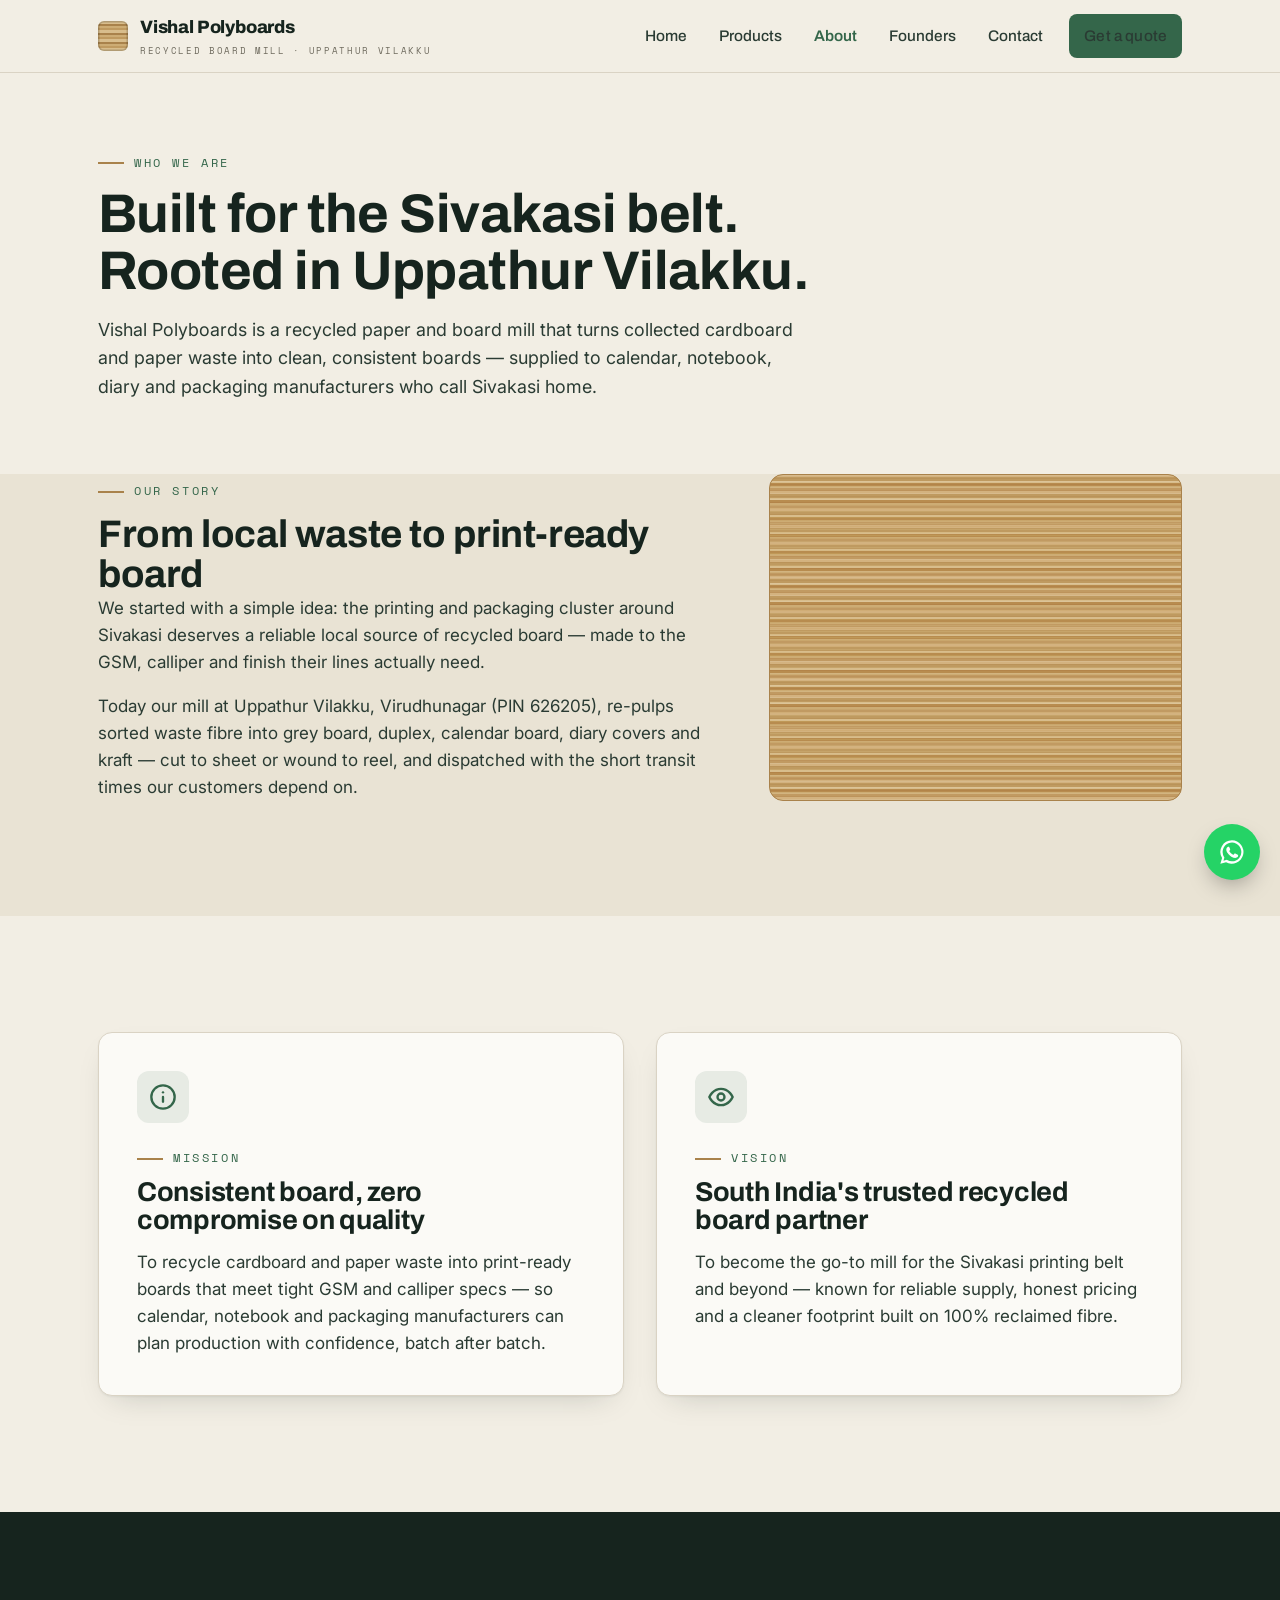
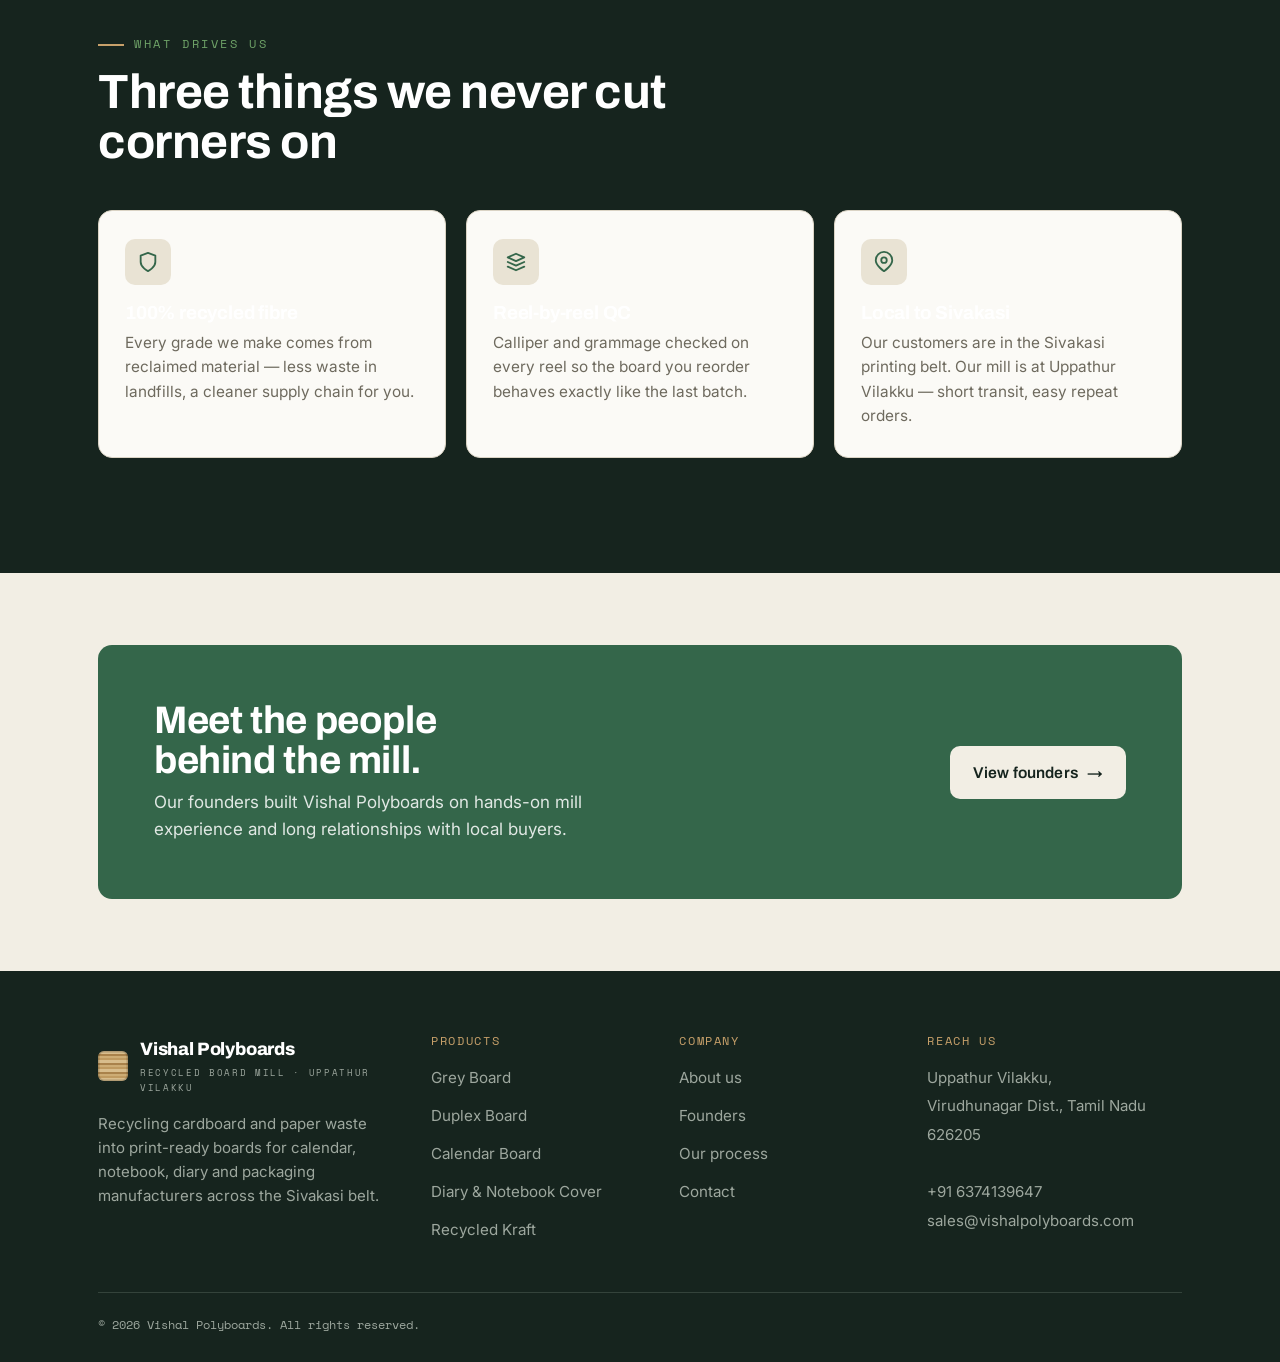
==== commit a2ea68a5: "update" ====
--- a/about.html
+++ b/about.html
@@ -169,14 +169,13 @@
           <address class="footer-contact" style="font-style:normal">
             Uppathur Vilakku,<br />
             Virudhunagar Dist., Tamil Nadu 626205<br /><br />
-            <a href="tel:+9196374139647">+91 6374139647</a><br />
+            <a href="tel:+916374139647">+91 6374139647</a><br />
             <a href="mailto:sales@vishalpolyboards.com">sales@vishalpolyboards.com</a>
           </address>
         </div>
       </div>
       <div class="footer-bottom">
         <span>© <span id="year">2026</span> Vishal Polyboards. All rights reserved.</span>
-        <span>Made simply with HTML · CSS · JavaScript</span>
       </div>
     </div>
   </footer>
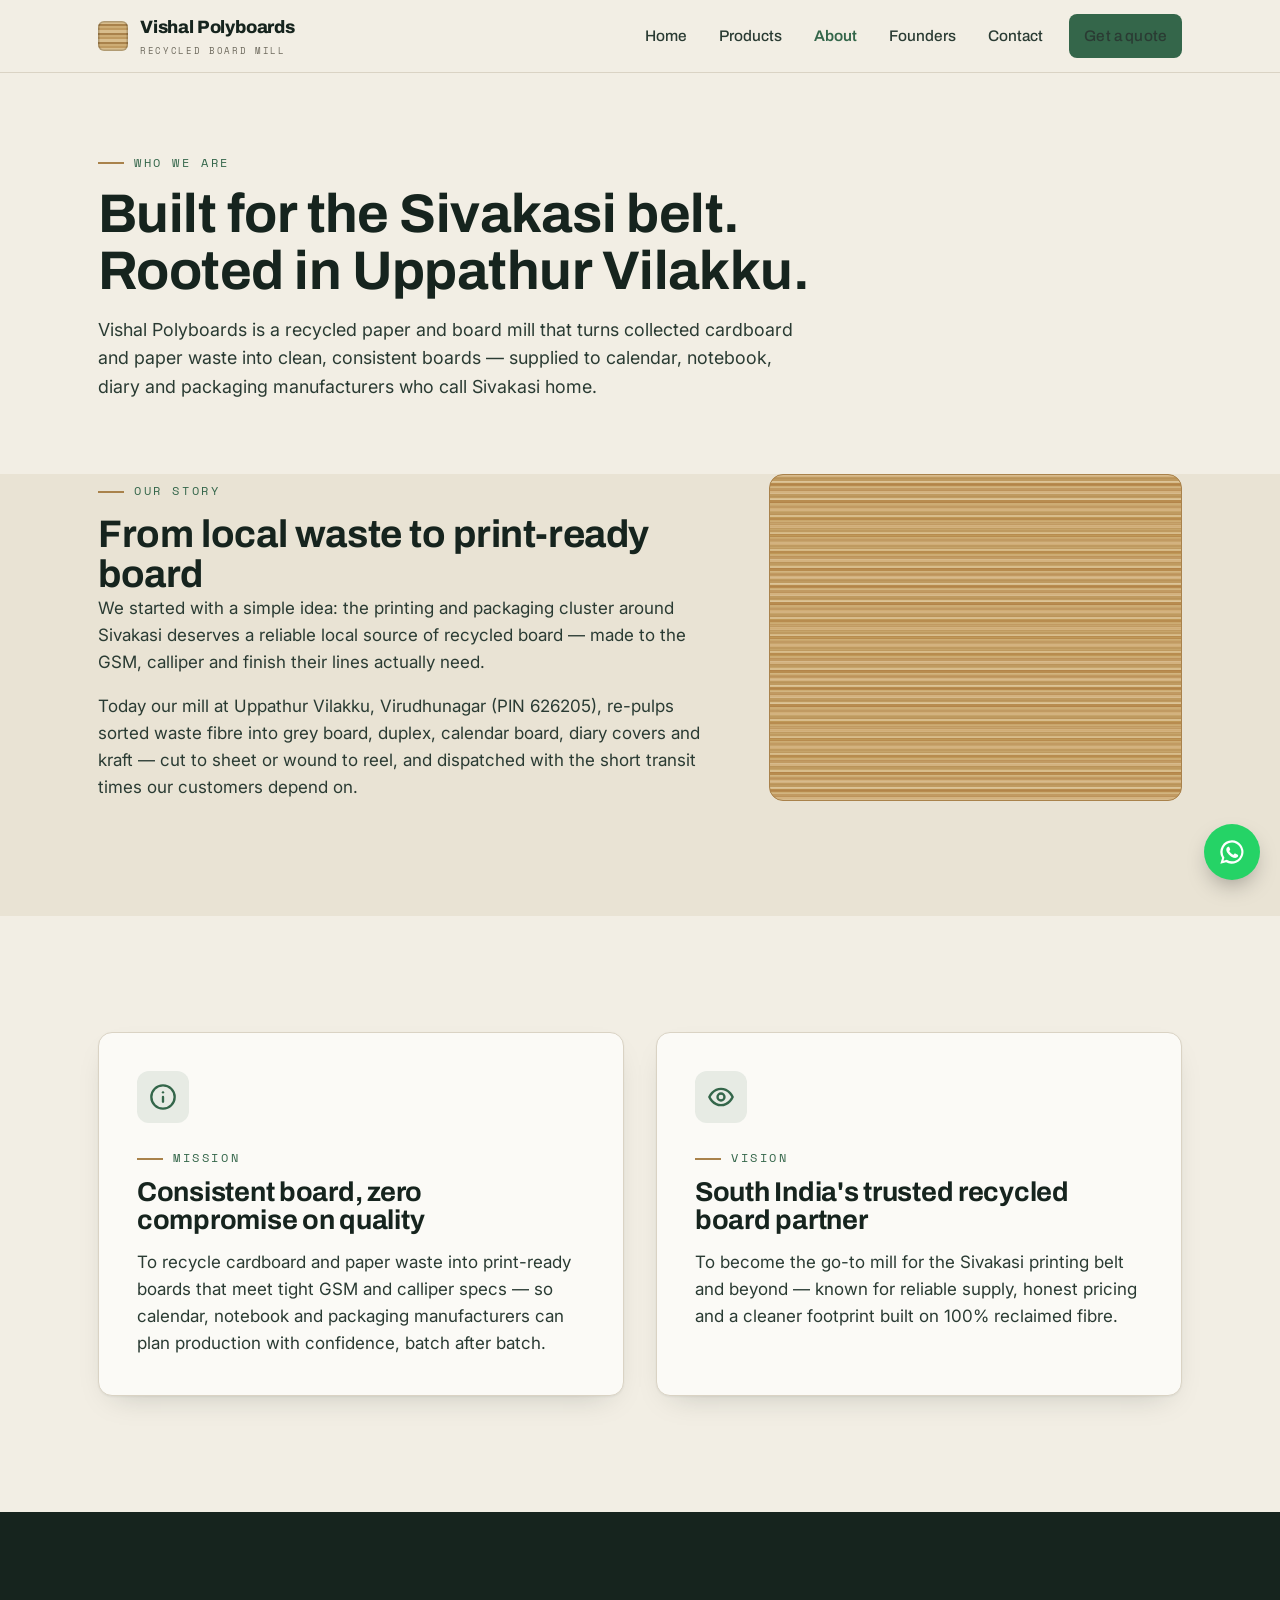
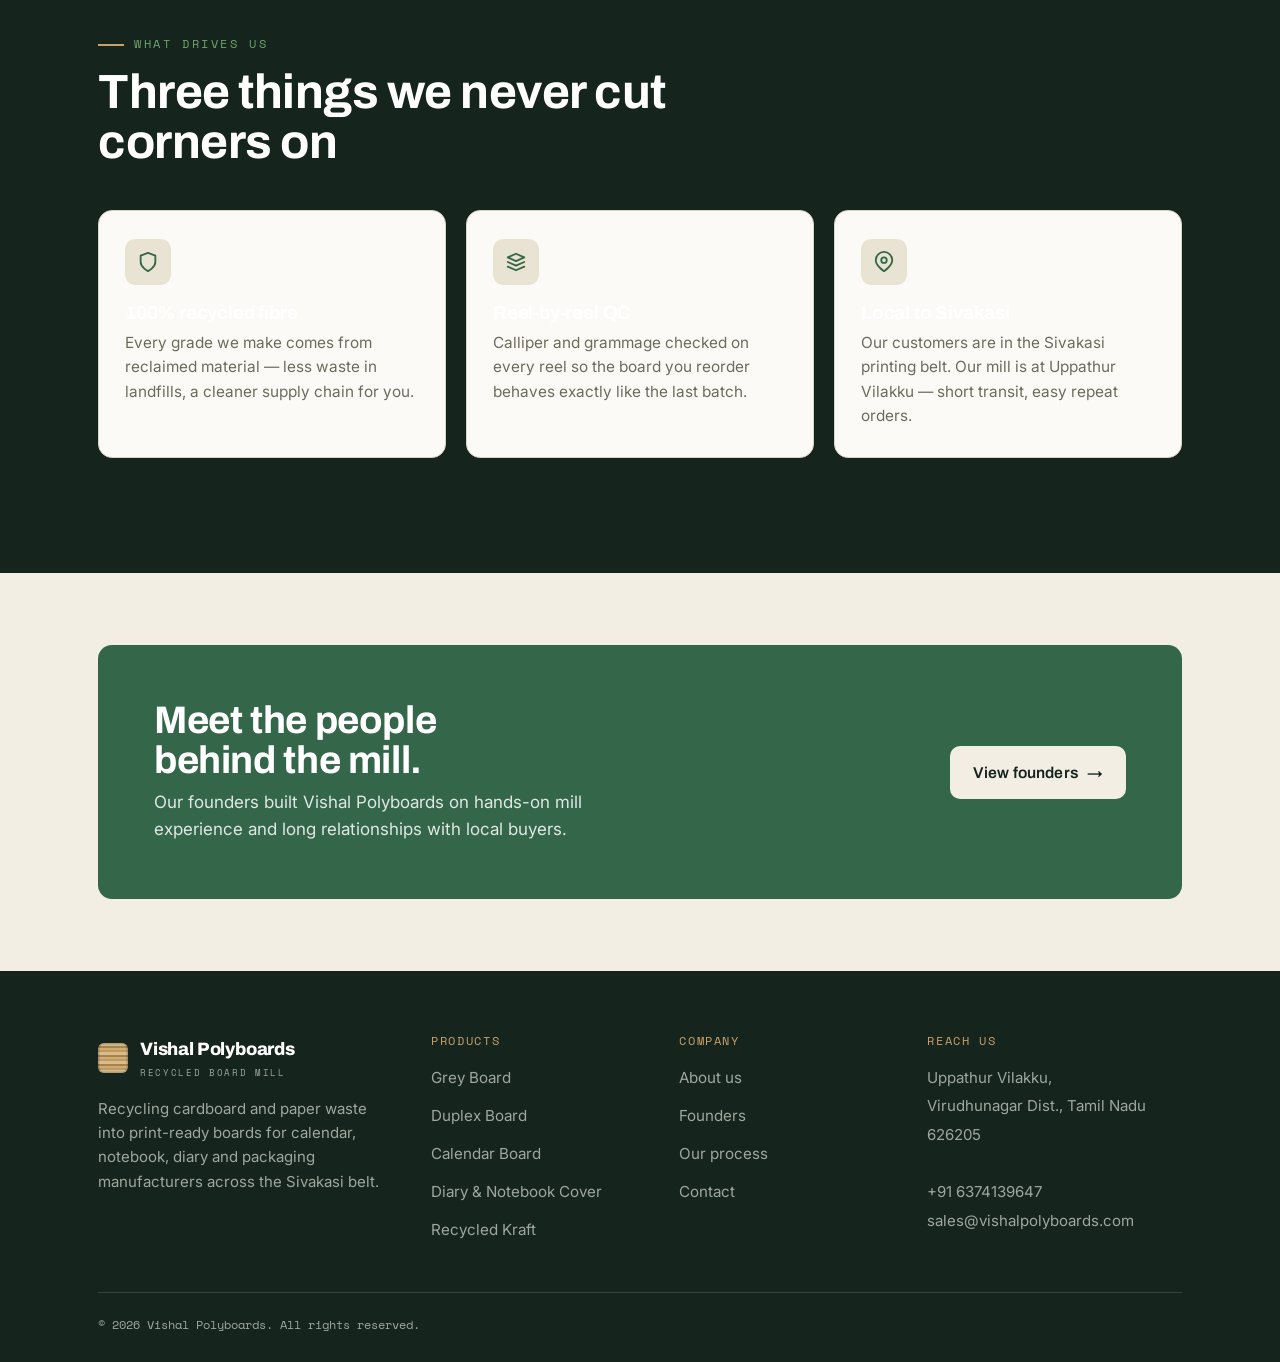
==== commit 2620b40a: "update" ====
--- a/about.html
+++ b/about.html
@@ -17,7 +17,7 @@
     <div class="container nav">
       <a class="brand" href="index.html" aria-label="Vishal Polyboards home">
         <span class="brandmark" aria-hidden="true"></span>
-        <span>Vishal Polyboards<small>Recycled Board Mill · Uppathur Vilakku</small></span>
+        <span>Vishal Polyboards<small>Recycled Board Mill</small></span>
       </a>
       <nav aria-label="Primary">
         <ul class="nav-links" id="nav-links">
@@ -140,7 +140,7 @@
         <div>
           <a class="brand" href="index.html">
             <span class="brandmark" aria-hidden="true"></span>
-            <span>Vishal Polyboards<small>Recycled Board Mill · Uppathur Vilakku</small></span>
+            <span>Vishal Polyboards<small>Recycled Board Mill </small></span>
           </a>
           <p class="footer-about">Recycling cardboard and paper waste into print-ready boards
             for calendar, notebook, diary and packaging manufacturers across the Sivakasi belt.</p>
